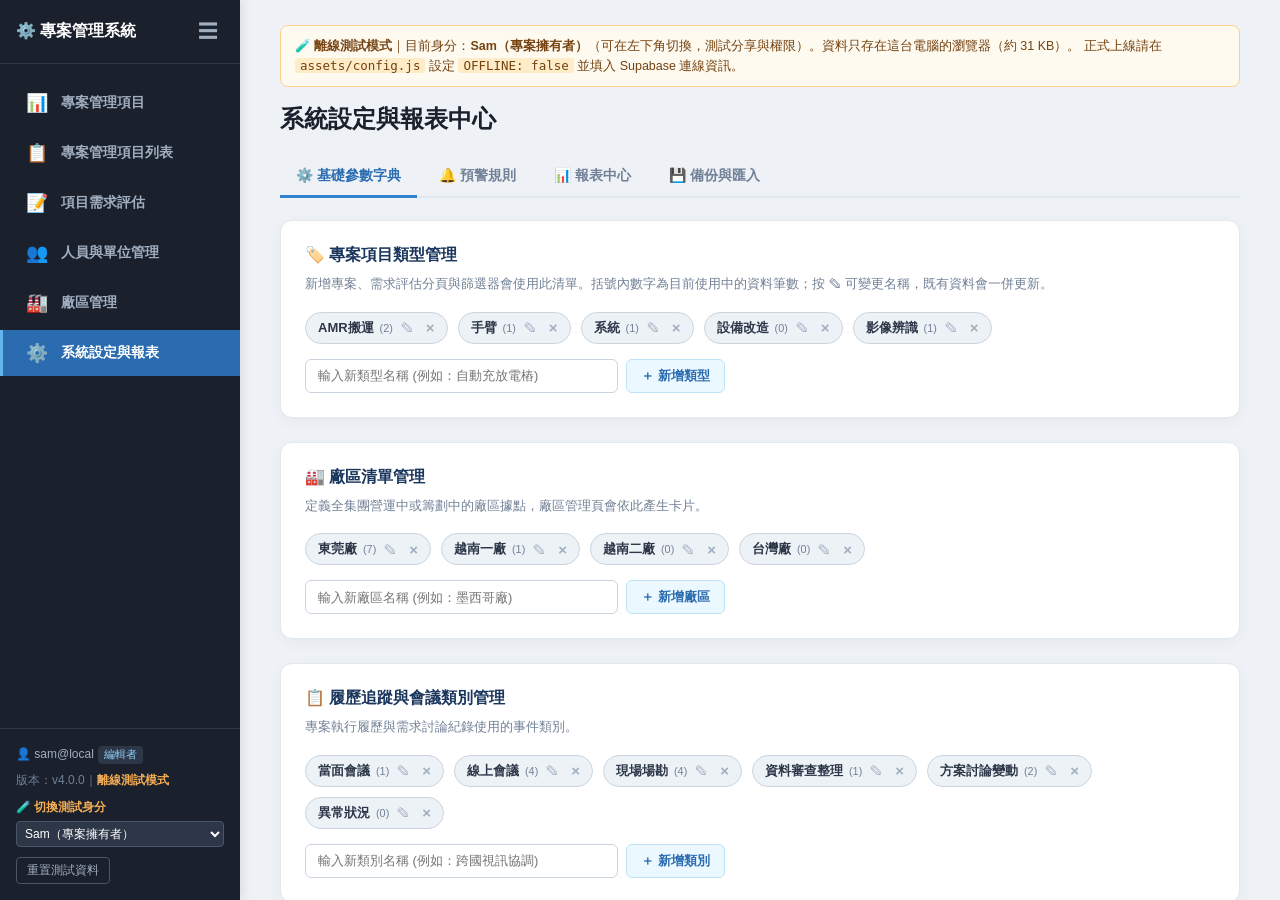
==== settings.html @ 590ba209 "Add files via upload" ====
<!DOCTYPE html>
<html lang="zh-TW">
<head>
    <meta charset="UTF-8">
    <meta name="viewport" content="width=device-width, initial-scale=1">
    <title>系統設定與報表 - 專案管理系統</title>
    <link rel="stylesheet" href="assets/common.css">
    <style>
        .settings-tabs { display: flex; gap: 6px; border-bottom: 2px solid var(--c-border); margin-bottom: 22px; flex-wrap: wrap; }
        .tab-btn { background: transparent; border: none; padding: 10px 16px; font-size: 14px; font-weight: 700; color: var(--c-muted); cursor: pointer; border-bottom: 3px solid transparent; margin-bottom: -2px; font-family: inherit; }
        .tab-btn:hover { color: var(--c-primary-dark); }
        .tab-btn.active { color: var(--c-primary-dark); border-bottom-color: var(--c-primary); }
        .tab-content { display: none; }
        .tab-content.active { display: block; }
        .settings-card { background: #fff; border-radius: 12px; border: 1px solid var(--c-border); box-shadow: 0 4px 15px rgba(0,0,0,.04); padding: 24px; margin-bottom: 24px; }
        .card-title { font-size: 16px; font-weight: 700; color: #1a365d; margin-bottom: 8px; }
        .card-desc { font-size: 13px; color: var(--c-muted); margin-bottom: 18px; line-height: 1.5; }

        .tag-group { display: flex; flex-wrap: wrap; gap: 10px; margin-bottom: 15px; }
        .editable-tag { background: #edf2f7; color: #2d3748; padding: 6px 8px 6px 12px; border-radius: 20px; font-size: 13px; font-weight: 600; display: inline-flex; align-items: center; gap: 6px; border: 1px solid #cbd5e0; }
        .editable-tag small { color: var(--c-muted); font-weight: 500; }
        .btn-remove-tag { cursor: pointer; color: #a0aec0; font-size: 15px; border: none; background: transparent; font-weight: bold; padding: 0 4px; }
        .btn-remove-tag:hover { color: #e53e3e; }
        .btn-rename-tag { cursor: pointer; color: #a0aec0; font-size: 13px; border: none; background: transparent; padding: 0 2px; }
        .btn-rename-tag:hover { color: var(--c-primary); }
        .editable-tag.editing { background: #fff; border-color: var(--c-primary); padding: 3px 6px 3px 8px; box-shadow: 0 0 0 3px #bee3f8; }
        .tag-rename-input { border: none; outline: none; font-size: 13px; font-weight: 600; width: 130px; padding: 3px 2px; font-family: inherit; }
        .btn-tag-ok, .btn-tag-cancel { border: none; border-radius: 50%; width: 22px; height: 22px; cursor: pointer; font-size: 12px; font-weight: 700; }
        .btn-tag-ok { background: #c6f6d5; color: #22543d; }
        .btn-tag-cancel { background: #edf2f7; color: #718096; }
        .tag-input-wrap { display: flex; gap: 8px; max-width: 420px; }
        .tag-input-wrap input { flex-grow: 1; padding: 7px 12px; border: 1px solid #cbd5e0; border-radius: 6px; font-size: 13px; }
        .btn-add-tag { background: #ebf8ff; color: var(--c-primary-dark); border: 1px solid #bee3f8; padding: 7px 14px; border-radius: 6px; font-size: 13px; font-weight: bold; cursor: pointer; white-space: nowrap; }

        .form-row-setting { display: flex; justify-content: space-between; align-items: center; padding: 14px 0; border-bottom: 1px solid #edf2f7; gap: 16px; }
        .form-row-setting:last-child { border-bottom: none; }
        .setting-label { font-size: 14px; font-weight: 700; color: #2d3748; }
        .setting-sub { font-size: 12px; color: var(--c-muted); margin-top: 4px; }
        .input-number-short { width: 80px; padding: 6px 10px; border: 1px solid #cbd5e0; border-radius: 6px; font-size: 13px; text-align: center; }
        .switch { position: relative; display: inline-block; width: 44px; height: 24px; flex-shrink: 0; }
        .switch input { opacity: 0; width: 0; height: 0; }
        .slider { position: absolute; cursor: pointer; inset: 0; background: #cbd5e0; transition: .3s; border-radius: 24px; }
        .slider:before { position: absolute; content: ""; height: 18px; width: 18px; left: 3px; bottom: 3px; background: #fff; transition: .3s; border-radius: 50%; }
        .switch input:checked + .slider { background: var(--c-primary); }
        .switch input:checked + .slider:before { transform: translateX(20px); }

        .export-grid { display: grid; grid-template-columns: repeat(auto-fill, minmax(min(100%, 300px), 1fr)); gap: 16px; }
        .export-box { border: 1px solid var(--c-border); border-radius: 8px; padding: 18px; background: #fafafa; display: flex; flex-direction: column; justify-content: space-between; gap: 12px; }
        .export-title { font-weight: 700; font-size: 14.5px; color: #1a365d; margin-bottom: 4px; }
        .export-desc { font-size: 12.5px; color: var(--c-muted); line-height: 1.5; }
        .storage-bar { height: 10px; background: #edf2f7; border-radius: 5px; overflow: hidden; margin: 8px 0 4px; max-width: 420px; }
        .storage-fill { height: 100%; background: var(--c-primary); }
            .member-table { width: 100%; border-collapse: collapse; font-size: 13.5px; }
        .member-table th { text-align: left; background: #f8fafc; color: var(--c-muted); padding: 10px 12px; border-bottom: 1px solid var(--c-border); }
        .member-table td { padding: 10px 12px; border-bottom: 1px solid #edf2f7; }
        .import-log { background: #1a202c; color: #c6f6d5; font-family: ui-monospace, Menlo, monospace; font-size: 12px; padding: 12px; border-radius: 6px; max-height: 220px; overflow: auto; white-space: pre-wrap; display: none; margin-top: 12px; }
        .info-box { background: #ebf8ff; border: 1px solid #bee3f8; color: #2a4365; padding: 12px 14px; border-radius: 8px; font-size: 13px; line-height: 1.6; }
    </style>
</head>
<body>
    <aside class="sidebar" id="sidebar"></aside>

    <main class="main-wrapper">
        <div class="top-navbar"><div class="nav-title">系統設定與報表中心</div></div>

        <div class="settings-tabs">
            <button class="tab-btn active" data-tab="tab-dicts">⚙️ 基礎參數字典</button>
            <button class="tab-btn" data-tab="tab-rules">🔔 預警規則</button>
            <button class="tab-btn" data-tab="tab-reports">📊 報表中心</button>
            <button class="tab-btn edit-only" data-tab="tab-backup">💾 備份與匯入</button>
            <button class="tab-btn" data-tab="tab-members" id="tabMembersBtn" style="display:none">🔐 成員與權限</button>
        </div>

        <!-- 分頁 1：參數字典 -->
        <div class="tab-content active" id="tab-dicts">
            <div class="settings-card">
                <div class="card-title">🏷️ 專案項目類型管理</div>
                <div class="card-desc">新增專案、需求評估分頁與篩選器會使用此清單。括號內數字為目前使用中的資料筆數；按 ✎ 可變更名稱，既有資料會一併更新。</div>
                <div class="tag-group" id="tags-projTypes"></div>
                <div class="tag-input-wrap edit-only"><input type="text" id="in-projTypes" placeholder="輸入新類型名稱 (例如：自動充放電樁)"><button class="btn-add-tag" data-add="projTypes">＋ 新增類型</button></div>
            </div>
            <div class="settings-card">
                <div class="card-title">🏭 廠區清單管理</div>
                <div class="card-desc">定義全集團營運中或籌劃中的廠區據點，廠區管理頁會依此產生卡片。</div>
                <div class="tag-group" id="tags-factories"></div>
                <div class="tag-input-wrap edit-only"><input type="text" id="in-factories" placeholder="輸入新廠區名稱 (例如：墨西哥廠)"><button class="btn-add-tag" data-add="factories">＋ 新增廠區</button></div>
            </div>
            <div class="settings-card">
                <div class="card-title">📋 履歷追蹤與會議類別管理</div>
                <div class="card-desc">專案執行履歷與需求討論紀錄使用的事件類別。</div>
                <div class="tag-group" id="tags-recordTypes"></div>
                <div class="tag-input-wrap edit-only"><input type="text" id="in-recordTypes" placeholder="輸入新類別名稱 (例如：跨國視訊協調)"><button class="btn-add-tag" data-add="recordTypes">＋ 新增類別</button></div>
            </div>
        </div>

        <!-- 分頁 2：預警規則 -->
        <div class="tab-content" id="tab-rules">
            <div class="settings-card">
                <div class="card-title">⚠️ 甘特圖進度落後預警門檻</div>
                <div class="card-desc">細項實際進度落後於依時間推算的預期進度達指定天數（或已過結束日仍未完成）時，首頁甘特圖色條轉為橘色。此設定全體成員共用。</div>
                <div class="form-row-setting">
                    <div><div class="setting-label">落後天數閥值 (天)</div><div class="setting-sub">預期進度 − 實際進度，換算成天數後超過此值即視為落後</div></div>
                    <div><input type="number" class="input-number-short" id="set-delayDays" min="1" max="60"> 天</div>
                </div>
                <div class="form-row-setting">
                    <div><div class="setting-label">首頁甘特圖進度落後色條高亮</div><div class="setting-sub">關閉後落後項目仍以一般藍色顯示</div></div>
                    <label class="switch"><input type="checkbox" id="set-delayHighlight"><span class="slider"></span></label>
                </div>
            </div>
            <div class="settings-card">
                <div class="card-title">⏱️ 執行履歷追蹤催繳規則</div>
                <div class="form-row-setting">
                    <div><div class="setting-label">履歷未更新預警天數</div><div class="setting-sub">「進行中」專案連續超過此天數無任何紀錄時，於首頁與列表顯示 ⚠ 提醒</div></div>
                    <div><input type="number" class="input-number-short" id="set-staleDays" min="3" max="90"> 天</div>
                </div>
                <div style="text-align:right;margin-top:12px;" class="edit-only"><button class="btn btn-primary" onclick="saveRules()">💾 儲存預警規則</button></div>
            </div>
        </div>

        <!-- 分頁 3：報表 -->
        <div class="tab-content" id="tab-reports">
            <div class="settings-card">
                <div class="card-title">📑 跨專案數據統計與 CSV 報表匯出</div>
                <div class="card-desc">CSV 含 UTF-8 BOM，可直接以 Excel 開啟不會亂碼。若需要更彈性的整理，也可以到 Supabase 後台 → Table Editor 開啟 <code>v_專案總表</code>、<code>v_任務明細</code>、<code>v_履歷紀錄</code>、<code>v_需求評估總表</code> 四個檢視表直接篩選與匯出。</div>
                <div class="export-grid">
                    <div class="export-box"><div><div class="export-title">📊 全廠區專案執行進度總表</div><div class="export-desc">專案名稱、類型、廠區、PM、Owner、起訖工期、大項/細項數、完成％、狀態、最後紀錄日。</div></div>
                        <button class="btn btn-success" onclick="exportProjectsSummaryCSV()">📥 匯出專案進度總表</button></div>
                    <div class="export-box"><div><div class="export-title">🗂️ 全專案任務明細表</div><div class="export-desc">每個大項目底下所有細項的負責人、驗收人、起訖日期、進度與是否落後。</div></div>
                        <button class="btn btn-success" onclick="exportTasksCSV()">📥 匯出任務明細表</button></div>
                    <div class="export-box"><div><div class="export-title">📋 全專案履歷會議紀錄綜合明細表</div><div class="export-desc">所有專案的會議、場勘、審查、方案討論、異常狀況歷程與與會人員。</div></div>
                        <button class="btn btn-success" onclick="exportAllRecordsCSV()">📥 匯出全專案履歷總表</button></div>
                    <div class="export-box"><div><div class="export-title">📝 項目需求評估總清單</div><div class="export-desc">各類別需求痛點描述、預期效益、狀態與歷次討論次數。</div></div>
                        <button class="btn btn-success" onclick="exportRequirementsCSV()">📥 匯出需求評估總表</button></div>
                    <div class="export-box"><div><div class="export-title">👥 全廠區專案人員與廠商名冊</div><div class="export-desc">內部單位與外部廠商窗口之常駐廠區、Email 與負責備註。</div></div>
                        <button class="btn btn-success" onclick="exportUsersCSV()">📥 匯出人員名冊</button></div>
                </div>
            </div>
        </div>

        <!-- 分頁 4：備份與匯入 -->
        <div class="tab-content" id="tab-backup">
            <div class="settings-card">
                <div class="card-title">☁️ 資料儲存位置</div>
                <div class="info-box">所有資料都儲存在 Supabase 雲端資料庫，換電腦、換瀏覽器或清除瀏覽紀錄都不會遺失。Supabase 免費方案不含自動備份，建議每月下載一次 JSON 備份。<br>
                    目前資料量：<b id="dataStats"></b></div>
            </div>
            <div class="settings-card">
                <div class="card-title">💾 下載完整備份 (JSON)</div>
                <div class="card-desc">你目前看得到的專案（含模塊、細項、履歷）、需求評估，以及人員名冊、參數字典與預警規則。照片檔存放在 Storage，備份檔只記錄路徑。</div>
                <button class="btn btn-primary" onclick="backupSystemData()">📦 下載完整資料庫備份檔</button>
            </div>
            <div class="settings-card">
                <div class="card-title">📥 匯入資料</div>
                <div class="card-desc">可匯入：① 本系統 v3 備份檔；② <b>舊版（v2.x 瀏覽器版）「系統設定 → 下載完整資料庫備份檔」產生的 JSON</b>，舊版照片會一併上傳到雲端。<br>
                    匯入的專案與需求會成為<b>你擁有的資料</b>（需要時再分享給其他人）。匯入為「新增／更新」，不會刪除現有資料；同一份 v3 備份重複匯入會覆蓋同一筆，不會重複。</div>
                <div style="display:flex;gap:12px;align-items:center;flex-wrap:wrap;">
                    <input type="file" id="importFileInput" accept=".json,application/json" style="font-size:13px;">
                    <button class="btn btn-primary" style="background:#4a5568;" onclick="importFromFile()">匯入</button>
                    <button class="btn btn-secondary" onclick="importDemo()">匯入示範資料</button>
                </div>
                <div class="import-log" id="importLog"></div>
            </div>
            <div class="settings-card" style="border-color:#feb2b2" id="wipeCard">
                <div class="card-title" style="color:#e53e3e;">⚠️ 刪除我擁有的所有專案與需求評估</div>
                <div class="card-desc">只會刪除<b>你自己建立</b>的專案（含細項、履歷、照片）與需求評估；別人分享給你的資料、人員名冊與參數設定不受影響。此操作無法復原，請先下載備份。</div>
                <button class="btn btn-danger-outline" onclick="wipeAll()">刪除我的全部資料</button>
            </div>
        </div>

        <!-- 分頁 5：成員與權限（僅管理員） -->
        <div class="tab-content" id="tab-members">
            <div class="settings-card">
                <div class="card-title">🔐 系統成員與權限</div>
                <div class="card-desc">只有在此名單內的 Email 登入後才能看到資料。新同事流程：① 在此新增 Email 與權限 → ② 請對方打開網站，在登入頁點「首次使用註冊」並完成 Email 驗證。<br>
                    權限：<b>管理員</b> 可管理成員與清空資料；<b>編輯者</b> 可新增／修改所有資料；<b>唯讀</b> 只能瀏覽與匯出報表。</div>
                <div class="form-grid-2" style="max-width:720px;grid-template-columns:2fr 1.2fr 1.2fr auto;align-items:end;">
                    <div class="form-group" style="margin:0"><label>Email</label><input type="email" id="memEmail" placeholder="name@company.com"></div>
                    <div class="form-group" style="margin:0"><label>顯示名稱</label><input type="text" id="memName" placeholder="選填"></div>
                    <div class="form-group" style="margin:0"><label>權限</label><select id="memRole"><option value="editor">編輯者</option><option value="viewer">唯讀</option><option value="admin">管理員</option></select></div>
                    <button class="btn btn-primary" onclick="addMember()">＋ 新增／更新</button>
                </div>
                <div class="table-scroll" style="margin-top:18px;">
                    <table class="member-table"><thead><tr><th>Email</th><th>顯示名稱</th><th>權限</th><th>加入時間</th><th></th></tr></thead><tbody id="memberBody"></tbody></table>
                </div>
            </div>
        </div>
    </main>

<script src="assets/vendor/supabase.js"></script>
<script src="assets/config.js"></script>
<script src="assets/offline-db.js"></script>
<script src="assets/common.js"></script>
<script>
    const esc = PM.esc;
    const stamp = () => PM.today();

    /* ---------- 分頁 ---------- */
    document.querySelectorAll('.tab-btn').forEach(btn => btn.onclick = () => {
        document.querySelectorAll('.tab-content').forEach(c => c.classList.remove('active'));
        document.querySelectorAll('.tab-btn').forEach(b => b.classList.remove('active'));
        document.getElementById(btn.dataset.tab).classList.add('active');
        btn.classList.add('active');
        if (btn.dataset.tab === 'tab-members') renderMembers();
        if (btn.dataset.tab === 'tab-backup') renderStats();
    });

    /* ---------- 參數字典 ---------- */
    function usageCount(key, val) {
        const projs = PM.getProjects(), reqs = PM.getRequirements();
        if (key === 'projTypes') return projs.filter(p => p.type === val).length + reqs.filter(r => r.type === val).length;
        if (key === 'factories') return projs.filter(p => p.factory === val).length + reqs.filter(r => r.factory === val).length + PM.getUsers().filter(u => u.factory === val).length;
        return projs.reduce((n, p) => n + p.records.filter(r => r.type === val).length, 0) + reqs.reduce((n, r) => n + r.discussions.filter(d => d.type === val).length, 0);
    }

    let editingTag = null;   // { key, idx }

    function renderDictTags() {
        const dicts = PM.getDicts();
        ['projTypes', 'factories', 'recordTypes'].forEach(key => {
            document.getElementById('tags-' + key).innerHTML = dicts[key].map((v, i) => {
                if (editingTag && editingTag.key === key && editingTag.idx === i) {
                    return `<span class="editable-tag editing">
                        <input type="text" class="tag-rename-input" value="${esc(v)}" data-key="${key}" data-idx="${i}" maxlength="40">
                        <button class="btn-tag-ok" title="儲存 (Enter)" data-act="ok">✔</button>
                        <button class="btn-tag-cancel" title="取消 (Esc)" data-act="cancel">✕</button></span>`;
                }
                return `<span class="editable-tag">${esc(v)} <small>(${usageCount(key, v)})</small>
                    <button class="btn-rename-tag edit-only" title="變更名稱" data-key="${key}" data-idx="${i}">✎</button>
                    <button class="btn-remove-tag edit-only" title="移除" data-key="${key}" data-idx="${i}">×</button></span>`;
            }).join('');
        });
        document.querySelectorAll('.btn-remove-tag').forEach(b => b.onclick = () => removeTag(b.dataset.key, Number(b.dataset.idx)));
        document.querySelectorAll('.btn-rename-tag').forEach(b => b.onclick = () => { editingTag = { key: b.dataset.key, idx: Number(b.dataset.idx) }; renderDictTags(); });
        const input = document.querySelector('.tag-rename-input');
        if (input) {
            input.focus(); input.select();
            input.onkeydown = e => {
                if (e.key === 'Enter') { e.preventDefault(); renameTag(); }
                if (e.key === 'Escape') { e.stopPropagation(); editingTag = null; renderDictTags(); }
            };
            input.parentElement.querySelector('[data-act=ok]').onclick = renameTag;
            input.parentElement.querySelector('[data-act=cancel]').onclick = () => { editingTag = null; renderDictTags(); };
        }
    }

    // 變更名稱：字典與所有使用中的資料（專案、需求、人員、紀錄）一起更新
    async function renameTag() {
        const input = document.querySelector('.tag-rename-input');
        if (!input) return;
        const key = input.dataset.key, idx = Number(input.dataset.idx);
        const oldV = PM.getDicts()[key][idx], newV = input.value.trim();
        if (!newV) { alert('名稱不可空白'); input.focus(); return; }
        if (newV === oldV) { editingTag = null; renderDictTags(); return; }
        if (PM.getDicts()[key].includes(newV)) { alert(`「${newV}」已存在，請使用其他名稱`); input.focus(); return; }
        const n = usageCount(key, oldV);
        if (n && !confirm(`將「${oldV}」改名為「${newV}」？\n目前有 ${n} 筆資料使用「${oldV}」，會一併改為新名稱。`)) return;
        editingTag = null;
        await PM.act(() => PM.api.renameDictValue(key, oldV, newV), `已改名為「${newV}」` + (n ? `，並更新 ${n} 筆資料` : ''));
        renderDictTags();
    }

    async function addTag(key) {
        const input = document.getElementById('in-' + key);
        const val = input.value.trim();
        if (!val) return;
        const dicts = PM.getDicts();
        if (dicts[key].includes(val)) { PM.toast('此項目已存在', true); return; }
        dicts[key].push(val);
        if (await PM.act(() => PM.api.saveDicts(dicts), `已新增「${val}」`)) input.value = '';
        renderDictTags();
    }
    document.querySelectorAll('[data-add]').forEach(b => b.onclick = () => addTag(b.dataset.add));
    ['projTypes', 'factories', 'recordTypes'].forEach(k => document.getElementById('in-' + k).addEventListener('keydown', e => { if (e.key === 'Enter') addTag(k); }));

    async function removeTag(key, idx) {
        const dicts = PM.getDicts();
        const val = dicts[key][idx];
        if (dicts[key].length <= 1) { alert('至少需保留一個選項！'); return; }
        const n = usageCount(key, val);
        if (!confirm(n ? `「${val}」目前仍有 ${n} 筆資料使用中。\n移除後既有資料會保留原值，但新增時將無法再選擇。確定移除？` : `確定移除「${val}」？`)) return;
        dicts[key].splice(idx, 1);
        await PM.act(() => PM.api.saveDicts(dicts), '已移除');
        renderDictTags();
    }

    /* ---------- 預警規則 ---------- */
    function renderRules() {
        const s = PM.getSettings();
        document.getElementById('set-delayDays').value = s.delayDays;
        document.getElementById('set-staleDays').value = s.staleDays;
        document.getElementById('set-delayHighlight').checked = !!s.delayHighlight;
        document.querySelectorAll('#tab-rules input').forEach(i => i.disabled = !PM.canEdit);
    }
    async function saveRules() {
        const delayDays = parseInt(document.getElementById('set-delayDays').value, 10);
        const staleDays = parseInt(document.getElementById('set-staleDays').value, 10);
        if (!(delayDays >= 1 && delayDays <= 60)) { alert('落後天數閥值須介於 1～60 天'); return; }
        if (!(staleDays >= 3 && staleDays <= 90)) { alert('履歷未更新預警天數須介於 3～90 天'); return; }
        await PM.act(() => PM.api.saveSettings(Object.assign(PM.getSettings(), { delayDays, staleDays,
            delayHighlight: document.getElementById('set-delayHighlight').checked })), '預警規則已儲存');
    }
    document.getElementById('set-delayHighlight').addEventListener('change', saveRules);

    /* ---------- 報表匯出 ---------- */
    function exportProjectsSummaryCSV() {
        const projs = PM.getProjects();
        if (!projs.length) { alert('目前無專案資料！'); return; }
        PM.downloadCSV(['專案名稱', '項目類型', '所屬廠區', '專案負責人(PM)', '專案Owner', '起始日期', '結束日期', '進度(%)', '當前狀態', '大項目數', '細項任務數', '最後紀錄日'],
            projs.map(p => [p.name, p.type, p.factory, p.pm, p.owner, p.start, p.end, p.progress, p.status,
                p.modules.length, p.modules.reduce((n, m) => n + m.subtasks.length, 0), PM.lastRecordDate(p) || '']),
            `專案進度總表_${stamp()}.csv`);
    }
    function exportTasksCSV() {
        const settings = PM.getSettings();
        const rows = [];
        PM.getProjects().forEach(p => p.modules.forEach(m => m.subtasks.forEach(s =>
            rows.push([p.name, p.factory, p.status, m.name, m.owner, s.name, s.pm, s.owner, s.start, s.end, s.progress, PM.isDelayed(s, settings) ? '落後' : '']))));
        if (!rows.length) { alert('目前尚無任務細項資料！'); return; }
        PM.downloadCSV(['專案名稱', '廠區', '專案狀態', '大項目', '大項目Owner', '細項任務', '負責人', '驗收人', '開始', '結束', '進度(%)', '落後註記'], rows, `全專案任務明細表_${stamp()}.csv`);
    }
    function exportAllRecordsCSV() {
        const rows = [];
        PM.getProjects().forEach(p => p.records.slice().reverse().forEach(r =>
            rows.push([p.name, r.date, r.type, r.targetModule, r.internalAttendees, r.externalAttendees, r.detail])));
        if (!rows.length) { alert('目前各專案尚無履歷紀錄！'); return; }
        PM.downloadCSV(['專案名稱', '日期', '類別', '針對模塊', '內部與會人員', '外部廠商與會人員', '決議與說明事項'], rows, `全專案執行履歷總表_${stamp()}.csv`);
    }
    function exportRequirementsCSV() {
        const reqs = PM.getRequirements();
        if (!reqs.length) { alert('目前無需求評估資料！'); return; }
        PM.downloadCSV(['案件名稱', '工程類型', '所屬廠區', '使用單位', '提出人員', '提出日期', '階段狀態', '現況痛點描述', '預期目標效益', '討論次數', '最近討論日'],
            reqs.map(r => [r.title, r.type, r.factory, r.dept, r.user, r.createdDate, r.status, r.desc, r.target, r.discussions.length,
                (r.discussions[0] || {}).date || '']),
            `項目需求評估總表_${stamp()}.csv`);
    }
    function exportUsersCSV() {
        const users = PM.getUsers();
        if (!users.length) { alert('目前無人員名冊資料！'); return; }
        PM.downloadCSV(['身份類別', '單位/廠商名稱', '姓名', '電子郵件', '常駐廠區', '備註說明'],
            users.map(u => [u.category, u.dept, u.name, u.email, u.factory, u.note]), `專案人員與廠商名冊_${stamp()}.csv`);
    }

    /* ---------- 備份 / 匯入 ---------- */
    function renderStats() {
        const p = PM.getProjects(), r = PM.getRequirements();
        document.getElementById('dataStats').textContent =
            `專案 ${p.length} 個、細項 ${p.reduce((n, x) => n + x.modules.reduce((a, m) => a + m.subtasks.length, 0), 0)} 項、履歷 ${p.reduce((n, x) => n + x.records.length, 0)} 筆、需求案件 ${r.length} 件、人員 ${PM.getUsers().length} 位`;
    }
    function backupSystemData() {
        PM.downloadBlob(new Blob([JSON.stringify(PM.exportData(), null, 2)], { type: 'application/json' }), `專案管理系統備份_${stamp()}.json`);
    }

    async function runImport(data, label) {
        const logEl = document.getElementById('importLog');
        logEl.style.display = 'block';
        logEl.textContent = `▶ 開始匯入：${label}\n`;
        const log = line => { logEl.textContent += '  ' + line + '\n'; logEl.scrollTop = logEl.scrollHeight; };
        const stat = await PM.act(() => PM.importData(data, log));
        if (stat) {
            logEl.textContent += `✔ 完成：專案 ${stat.projects}、履歷 ${stat.records}、需求 ${stat.reqs}、討論 ${stat.discussions}、人員 ${stat.people}、照片 ${stat.images}` +
                (stat.skipped ? `（${stat.skipped} 位人員因 Email 已存在而略過）` : '') + '\n';
            PM.toast('匯入完成');
        } else logEl.textContent += '✘ 匯入中斷，已完成的部分會保留。請檢查錯誤訊息後重試。\n';
        renderDictTags(); renderRules(); renderStats();
    }

    function importFromFile() {
        const file = document.getElementById('importFileInput').files[0];
        if (!file) { alert('請先選擇 JSON 檔案！'); return; }
        const reader = new FileReader();
        reader.onload = async e => {
            let data;
            try { data = JSON.parse(e.target.result); } catch (err) { alert('檔案不是有效的 JSON！'); return; }
            const keys = ['pm_projects_list', 'pm_requirements_list', 'pm_users_list', 'pm_system_dicts'];
            if (!keys.some(k => data[k])) { alert('此檔案不是本系統的備份檔！'); return; }
            const n = (data.pm_projects_list || []).length, m = (data.pm_requirements_list || []).length, u = (data.pm_users_list || []).length;
            if (!confirm(`即將匯入：專案 ${n} 個、需求 ${m} 件、人員 ${u} 位。\n（備份日期：${data.exportDate || '未知'}）確定？`)) return;
            await runImport(data, file.name);
        };
        reader.readAsText(file);
    }

    async function importDemo() {
        if (PM.getProjects().some(p => p.name === PM.DEMO_DATA.pm_projects_list[0].name) &&
            !confirm('資料庫中似乎已有示範專案，再匯入會產生重複資料。仍要繼續？')) return;
        if (!confirm('匯入 1 個示範專案、4 件需求評估與 5 位人員？')) return;
        await runImport(PM.clone(PM.DEMO_DATA), '示範資料');
    }

    async function wipeAll() {
        if (!PM.canEdit) return;
        const mineP = PM.getProjects().filter(p => p.isMine), mineR = PM.getRequirements().filter(r => r.isMine);
        if (!mineP.length && !mineR.length) { alert('你目前沒有自己擁有的專案或需求評估。'); return; }
        const word = prompt(`將刪除你擁有的 ${mineP.length} 個專案與 ${mineR.length} 件需求評估（含所有追蹤紀錄與照片），無法復原。\n請輸入「確認清空」以繼續：`);
        if (word !== '確認清空') return;
        await PM.act(async () => {
            const sb = PM.sb;
            const files = mineP.flatMap(p => [p.imgBefore, p.imgAfter]).filter(x => x && !/^(https?:|data:)/.test(x));
            for (const t of ['requirements', 'projects']) {
                const { error } = await sb.from(t).delete().eq('owner_id', PM.user.id);
                if (error) throw error;
            }
            if (files.length) await sb.storage.from(window.PM_CONFIG.IMAGE_BUCKET || 'project-images').remove(files);
        }, '已刪除你擁有的專案與需求評估');
        renderDictTags(); renderStats();
    }

    /* ---------- 成員管理 ---------- */
    async function renderMembers() {
        const body = document.getElementById('memberBody');
        body.innerHTML = '<tr><td colspan="5" class="muted">載入中…</td></tr>';
        try {
            const list = await PM.api.listMembers();
            body.innerHTML = list.map(m => `<tr>
                <td>${esc(m.email)}${m.email === PM.user.email.toLowerCase() ? ' <span class="muted">(你)</span>' : ''}</td>
                <td>${esc(m.display_name || '-')}</td>
                <td><select class="filter-select" data-email="${esc(m.email)}" ${m.email === PM.user.email.toLowerCase() ? 'disabled' : ''}>
                    ${['admin', 'editor', 'viewer'].map(r => `<option value="${r}" ${r === m.role ? 'selected' : ''}>${PM.ROLE_NAMES[r]}</option>`).join('')}</select></td>
                <td class="muted">${esc((m.created_at || '').slice(0, 10))}</td>
                <td>${m.email === PM.user.email.toLowerCase() ? '' : `<button class="btn-action del" data-del="${esc(m.email)}">移除</button>`}</td>
            </tr>`).join('');
            body.querySelectorAll('select[data-email]').forEach(s => s.onchange = async () => {
                const m = list.find(x => x.email === s.dataset.email);
                await PM.act(() => PM.api.saveMember(Object.assign({}, m, { role: s.value })), '權限已更新');
                renderMembers();
            });
            body.querySelectorAll('[data-del]').forEach(b => b.onclick = async () => {
                if (!confirm(`確定移除成員 ${b.dataset.del}？對方將無法再看到任何資料。`)) return;
                await PM.act(() => PM.api.deleteMember(b.dataset.del), '已移除');
                renderMembers();
            });
        } catch (e) { body.innerHTML = `<tr><td colspan="5" class="warn-text">${esc(PM.errMsg(e))}</td></tr>`; }
    }
    async function addMember() {
        const email = document.getElementById('memEmail').value.trim().toLowerCase();
        if (!/^[^\s@]+@[^\s@]+\.[^\s@]+$/.test(email)) { alert('請輸入正確的 Email'); return; }
        const ok = await PM.act(() => PM.api.saveMember({ email, role: document.getElementById('memRole').value, display_name: document.getElementById('memName').value.trim() }), '成員已儲存');
        if (ok) { document.getElementById('memEmail').value = ''; document.getElementById('memName').value = ''; renderMembers(); }
    }

    PM.boot('settings', () => {
        if (PM.isAdmin) {
            document.getElementById('tabMembersBtn').style.display = '';
        }
        renderDictTags();
        renderRules();
        renderStats();
    });
</script>
</body>
</html>
---- assets/common.css ----
/* =========================================================
   專案管理系統 - 共用樣式 (所有頁面共用)
   ========================================================= */
:root {
    --sidebar-width: 240px;
    --sidebar-collapsed-width: 68px;
    --c-bg: #eef2f6;
    --c-text: #2d3748;
    --c-muted: #718096;
    --c-border: #e2e8f0;
    --c-primary: #3182ce;
    --c-primary-dark: #2b6cb0;
}
* { box-sizing: border-box; }
body { font-family: -apple-system, BlinkMacSystemFont, "Segoe UI", Roboto, "Noto Sans TC", "Microsoft JhengHei", Helvetica, Arial, sans-serif; background: var(--c-bg); margin: 0; padding: 0; color: var(--c-text); display: flex; height: 100vh; overflow: hidden; }

/* ================= 側邊欄 ================= */
.sidebar { width: var(--sidebar-width); background: #1a202c; color: #e2e8f0; display: flex; flex-direction: column; transition: width .3s cubic-bezier(.4,0,.2,1); position: relative; flex-shrink: 0; z-index: 100; box-shadow: 2px 0 10px rgba(0,0,0,.1); }
.sidebar.collapsed { width: var(--sidebar-collapsed-width); }
.sidebar-header { height: 64px; display: flex; align-items: center; justify-content: space-between; padding: 0 16px; border-bottom: 1px solid #2d3748; }
.brand-title { font-size: 16px; font-weight: 700; color: #fff; white-space: nowrap; overflow: hidden; display: flex; align-items: center; gap: 10px; }
.sidebar.collapsed .brand-title { display: none; }
.sidebar.collapsed .sidebar-header { justify-content: center; padding: 0; }
.btn-toggle-sidebar { background: transparent; border: none; color: #a0aec0; font-size: 20px; cursor: pointer; padding: 6px; border-radius: 6px; display: flex; align-items: center; justify-content: center; }
.btn-toggle-sidebar:hover { color: #fff; background: #2d3748; }
.sidebar-menu { list-style: none; margin: 16px 0; padding: 0; display: flex; flex-direction: column; gap: 4px; flex-grow: 1; }
.menu-item { display: flex; align-items: center; padding: 12px 20px; color: #a0aec0; text-decoration: none; font-size: 13.5px; font-weight: 600; border-left: 3px solid transparent; transition: all .2s; white-space: nowrap; overflow: hidden; }
.menu-item:hover { color: #fff; background: #2d3748; }
.menu-item.active { color: #fff; background: var(--c-primary-dark); border-left-color: #63b3ed; }
.menu-icon { font-size: 18px; min-width: 28px; display: flex; align-items: center; justify-content: center; }
.menu-text { margin-left: 10px; }
.sidebar.collapsed .menu-text { display: none; }
.sidebar-footer { padding: 16px; border-top: 1px solid #2d3748; font-size: 12px; color: var(--c-muted); white-space: nowrap; overflow: hidden; line-height: 1.6; }
.sidebar.collapsed .sidebar-footer { display: none; }

/* ================= 主內容區 ================= */
.main-wrapper { flex-grow: 1; height: 100vh; overflow-y: auto; padding: 25px 40px; min-width: 0; }
.page-container { max-width: 1280px; margin: 0 auto; }
.top-navbar { display: flex; justify-content: space-between; align-items: center; margin-bottom: 22px; gap: 12px; flex-wrap: wrap; }
.nav-title { font-size: 24px; font-weight: 700; color: #1a202c; }
.toolbar-inline { display: flex; gap: 8px; align-items: center; flex-wrap: wrap; }

.card { background: #fff; border-radius: 12px; border: 1px solid var(--c-border); box-shadow: 0 4px 15px rgba(0,0,0,.04); overflow: hidden; }
.toolbar { padding: 14px 20px; display: flex; justify-content: space-between; align-items: center; border-bottom: 1px solid #edf2f7; background: #fafafa; gap: 10px; flex-wrap: wrap; }
.search-box { width: 300px; max-width: 100%; padding: 8px 12px; border: 1px solid #cbd5e0; border-radius: 6px; font-size: 13px; }
.filter-select { padding: 7px 10px; border: 1px solid #cbd5e0; border-radius: 6px; font-size: 13px; background: #fff; }
.table-scroll { overflow-x: auto; }

/* ================= 按鈕 ================= */
.btn { border: none; padding: 9px 18px; border-radius: 6px; font-size: 13.5px; font-weight: 600; cursor: pointer; text-decoration: none; display: inline-flex; align-items: center; justify-content: center; gap: 6px; transition: background .15s; font-family: inherit; white-space: nowrap; }
.btn-primary { background: var(--c-primary); color: #fff; }
.btn-primary:hover { background: var(--c-primary-dark); }
.btn-secondary { background: #edf2f7; color: #4a5568; }
.btn-secondary:hover { background: #e2e8f0; }
.btn-success { background: #2f855a; color: #fff; }
.btn-success:hover { background: #276749; }
.btn-danger-outline { background: transparent; border: 1px solid #feb2b2; color: #e53e3e; }
.btn-danger-outline:hover { background: #fff5f5; border-color: #e53e3e; }
.btn-action { background: #fff; border: 1px solid #cbd5e0; padding: 5px 9px; border-radius: 4px; font-size: 12px; font-weight: 600; cursor: pointer; color: #4a5568; margin: 2px 4px 2px 0; text-decoration: none; display: inline-block; font-family: inherit; white-space: nowrap; }
.btn-action:hover { background: #edf2f7; }
.btn-action.btn-complete { color: #22543d; border-color: #86efac; background: #f0fdf4; }
.btn-action.btn-blue { color: var(--c-primary-dark); border-color: #bee3f8; background: #ebf8ff; }
.btn-action.del:hover, .btn-action.btn-del:hover { background: #fff5f5; color: #e53e3e; border-color: #feb2b2; }
.btn-icon-del { color: #e53e3e; background: none; border: none; cursor: pointer; font-size: 16px; font-weight: bold; padding: 2px 6px; border-radius: 4px; }
.btn-icon-del:hover { background: #fff5f5; }

/* ================= 標籤 / 狀態徽章 ================= */
.badge { display: inline-block; padding: 2px 8px; border-radius: 4px; font-size: 11px; font-weight: 700; white-space: nowrap; }
.st-ing  { background: #bee3f8; color: #2a4365; }
.st-plan { background: #feebc8; color: #744210; }
.st-done { background: #c6f6d5; color: #22543d; }
.st-stop { background: #e2e8f0; color: #4a5568; }
.st-req  { background: #e9d8fd; color: #553c9e; }
.proj-type-tag { display: inline-block; padding: 2px 7px; border-radius: 4px; font-size: 11px; font-weight: 700; background: #e2e8f0; color: #4a5568; margin-right: 4px; }
.type-amr { background: #ebf8ff; color: #2b6cb0; }
.type-arm { background: #fefcbf; color: #744210; }
.type-sys { background: #e9d8fd; color: #553c9e; }
.type-mod { background: #feebc8; color: #9c4221; }
.type-ai  { background: #fed7e2; color: #97266d; }
.type-other { background: #e2e8f0; color: #4a5568; }
.badge-factory { background: #edf2f7; color: #4a5568; padding: 2px 6px; border-radius: 4px; font-size: 11px; font-weight: 700; }

/* 紀錄類別標籤 */
.rec-tag { font-size: 11px; padding: 2px 7px; border-radius: 4px; font-weight: 600; white-space: nowrap; display: inline-block; }
.rec-meeting { background: #e9d8fd; color: #553c9e; }
.rec-site { background: #bee3f8; color: #2a4365; }
.rec-review { background: #c6f6d5; color: #22543d; }
.rec-change { background: #feebc8; color: #744210; }
.rec-issue { background: #fed7d7; color: #9b2c2c; }
.rec-other { background: #e2e8f0; color: #4a5568; }

/* 進度條 */
.progress-track { height: 8px; background: #edf2f7; border-radius: 4px; overflow: hidden; margin-top: 4px; }
.progress-fill { height: 100%; background: var(--c-primary); border-radius: 4px; }
.progress-fill.done { background: #38a169; }

/* ================= 表單 ================= */
.form-group { display: flex; flex-direction: column; gap: 5px; margin-bottom: 12px; min-width: 0; }
.form-group label { font-size: 12.5px; font-weight: 700; color: #4a5568; }
.form-group input, .form-group select, .form-group textarea { padding: 8px 10px; border: 1px solid #cbd5e0; border-radius: 6px; font-size: 13px; font-family: inherit; background: #fff; width: 100%; }
.form-group textarea { resize: vertical; }
.form-grid-2 { display: grid; grid-template-columns: 1fr 1fr; gap: 12px; }
.req { color: #e53e3e; }
input:focus, select:focus, textarea:focus { outline: 2px solid #90cdf4; outline-offset: 0; border-color: var(--c-primary); }

/* ================= Modal ================= */
.modal-overlay { display: none; position: fixed; inset: 0; background: rgba(0,0,0,.45); z-index: 2000; align-items: center; justify-content: center; padding: 16px; }
.modal-overlay.open { display: flex; }
.modal-box { background: #fff; border-radius: 10px; width: 520px; max-width: 100%; max-height: 92vh; overflow-y: auto; padding: 24px; box-shadow: 0 10px 25px rgba(0,0,0,.15); }
.modal-title { font-size: 16px; font-weight: 700; margin-bottom: 16px; color: #1a202c; }
.modal-actions { display: flex; justify-content: flex-end; gap: 10px; margin-top: 18px; }

/* ================= 其他 ================= */
.empty { text-align: center; padding: 40px 20px; color: #a0aec0; font-size: 13px; }
.muted { color: var(--c-muted); font-size: 12px; }
.mono { font-family: ui-monospace, SFMono-Regular, Menlo, Consolas, monospace; }
.warn-text { color: #c05621; font-size: 11.5px; font-weight: 700; }
.toast { position: fixed; right: 24px; bottom: 24px; background: #1a202c; color: #fff; padding: 10px 18px; border-radius: 8px; font-size: 13px; font-weight: 600; box-shadow: 0 6px 20px rgba(0,0,0,.25); z-index: 3000; opacity: 0; transform: translateY(10px); transition: all .25s; pointer-events: none; }
.toast.show { opacity: 1; transform: translateY(0); }
.toast.error { background: #c53030; }

/* ================= 響應式 ================= */
@media (max-width: 900px) {
    .main-wrapper { padding: 18px 16px; }
    .form-grid-2 { grid-template-columns: 1fr; }
    .nav-title { font-size: 20px; }
}

/* ================= v3：雲端版新增 ================= */
.pm-overlay { position: fixed; inset: 0; background: rgba(238,242,246,.92); z-index: 5000; display: flex; flex-direction: column; align-items: center; justify-content: center; gap: 14px; font-size: 14px; color: #4a5568; text-align: center; padding: 20px; }
.pm-overlay.busy { background: rgba(255,255,255,.35); cursor: progress; }
.pm-overlay.busy .pm-overlay-text { display: none; }
.spinner { width: 34px; height: 34px; border: 4px solid #cbd5e0; border-top-color: var(--c-primary); border-radius: 50%; animation: spin .8s linear infinite; }
@keyframes spin { to { transform: rotate(360deg); } }
.pm-overlay .err-box { background: #fff; border: 1px solid #feb2b2; border-radius: 10px; padding: 24px; max-width: 560px; text-align: left; line-height: 1.7; color: #2d3748; }
.pm-overlay .err-box h3 { margin: 0 0 8px; color: #c53030; }
.pm-overlay code { background: #edf2f7; padding: 1px 6px; border-radius: 4px; font-size: 12.5px; }
.sidebar-user { font-size: 12px; color: #a0aec0; margin-bottom: 6px; overflow: hidden; text-overflow: ellipsis; }
.sidebar-user .role { display: inline-block; background: #2d3748; color: #90cdf4; padding: 0 6px; border-radius: 4px; font-size: 11px; margin-left: 4px; }
.btn-logout { background: transparent; border: 1px solid #4a5568; color: #a0aec0; font-size: 12px; padding: 4px 10px; border-radius: 4px; cursor: pointer; margin-top: 6px; }
.btn-logout:hover { color: #fff; border-color: #a0aec0; }
/* 唯讀成員：隱藏所有編輯操作 */
body.readonly .edit-only { display: none !important; }
/* 離線測試模式提示 */
.offline-banner { background: #fffaf0; border: 1px solid #fbd38d; color: #744210; border-radius: 8px; padding: 10px 14px; font-size: 12.5px; line-height: 1.6; margin-bottom: 16px; }
.offline-banner code { background: #feebc8; padding: 0 5px; border-radius: 3px; }

/* ================= 多選下拉（與會人員） ================= */
.ms { position: relative; }
.ms-box { min-height: 38px; border: 1px solid #cbd5e0; border-radius: 6px; padding: 4px 28px 4px 6px; background: #fff; cursor: pointer; position: relative; display: flex; align-items: center; }
.ms-box:focus, .ms.open .ms-box { outline: 2px solid #90cdf4; border-color: var(--c-primary); }
.ms-chips { display: flex; flex-wrap: wrap; gap: 4px; flex: 1; min-width: 0; }
.ms-chip { display: inline-flex; align-items: center; gap: 2px; background: #ebf8ff; color: var(--c-primary-dark); border: 1px solid #bee3f8; border-radius: 12px; padding: 2px 4px 2px 9px; font-size: 12px; font-weight: 600; max-width: 100%; }
.ms-chip-x { background: none; border: none; color: #63b3ed; cursor: pointer; font-size: 14px; line-height: 1; padding: 0 4px; border-radius: 50%; }
.ms-chip-x:hover { color: #e53e3e; background: #fff5f5; }
.ms-placeholder { color: #a0aec0; font-size: 13px; padding: 4px; }
.ms-caret { position: absolute; right: 10px; top: 50%; transform: translateY(-50%); color: #a0aec0; font-size: 11px; transition: transform .15s; }
.ms.open .ms-caret { transform: translateY(-50%) rotate(180deg); }
.ms-panel { display: none; border: 1px solid #cbd5e0; border-top: none; border-radius: 0 0 6px 6px; background: #fff; box-shadow: 0 6px 14px rgba(0,0,0,.08); }
.ms.open .ms-panel { display: block; }
.ms.open .ms-box { border-radius: 6px 6px 0 0; }
.ms-search { width: 100%; border: none !important; border-bottom: 1px solid #edf2f7 !important; padding: 8px 10px !important; font-size: 12.5px; outline: none !important; border-radius: 0 !important; }
.ms-list { max-height: 210px; overflow-y: auto; padding: 4px 0; }
.ms-group { font-size: 11px; font-weight: 700; color: #a0aec0; padding: 6px 12px 2px; }
.ms-opt { display: flex !important; align-items: center; gap: 8px; padding: 6px 12px; cursor: pointer; font-size: 13px !important; font-weight: 500 !important; color: #2d3748 !important; }
.ms-opt:hover { background: #f7fafc; }
.ms-opt input { width: 15px !important; height: 15px; flex-shrink: 0; padding: 0 !important; }
.ms-opt small { color: #a0aec0; font-size: 11px; margin-left: auto; }
.ms-add { display: block; width: calc(100% - 16px); margin: 4px 8px 6px; background: #f0fff4; border: 1px dashed #9ae6b4; color: #22543d; border-radius: 5px; padding: 6px; font-size: 12.5px; font-weight: 600; cursor: pointer; text-align: left; font-family: inherit; }
.ms-empty { padding: 10px 12px; font-size: 12px; color: #a0aec0; }

/* ================= CSV 問卷表格匯入 ================= */
.nav-actions { display: flex; gap: 8px; align-items: center; flex-wrap: wrap; }
.btn-outline { background: #fff; color: #4a5568; border: 1px solid #cbd5e0; }
.btn-outline:hover { background: #f7fafc; border-color: #a0aec0; }
.btn-outline.green { color: #276749; border-color: #9ae6b4; background: #f0fff4; }
.btn-outline.green:hover { background: #c6f6d5; }
.csv-box { width: 860px; }
.csv-steps { background: #f8fafc; border: 1px solid var(--c-border); border-radius: 8px; padding: 12px 14px; font-size: 13px; line-height: 1.9; color: #4a5568; margin-bottom: 14px; }
.csv-drop { display: flex; flex-direction: column; align-items: center; gap: 6px; border: 2px dashed #90cdf4; background: #f7fbff; border-radius: 10px; padding: 26px 16px; cursor: pointer; text-align: center; font-size: 13.5px; color: #2d3748; transition: all .15s; }
.csv-drop:hover, .csv-drop.over { background: #ebf8ff; border-color: var(--c-primary); }
.csv-drop-icon { font-size: 30px; }
.csv-cols { margin-top: 12px; font-size: 12px; color: #4a5568; display: flex; flex-wrap: wrap; gap: 5px; align-items: center; }
.csv-col { background: #edf2f7; border-radius: 4px; padding: 2px 7px; }
.csv-col.req { background: #ebf8ff; color: var(--c-primary-dark); font-weight: 700; }
.csv-error { background: #fff5f5; border: 1px solid #feb2b2; color: #c53030; border-radius: 6px; padding: 10px 12px; font-size: 13px; margin-bottom: 12px; line-height: 1.6; }
.csv-summary { display: flex; gap: 8px; align-items: center; flex-wrap: wrap; font-size: 13px; margin-bottom: 10px; }
.csv-pill { padding: 3px 10px; border-radius: 12px; font-size: 12px; font-weight: 700; }
.csv-pill.ok { background: #c6f6d5; color: #22543d; }
.csv-pill.warn { background: #feebc8; color: #744210; }
.csv-pill.err { background: #fed7d7; color: #9b2c2c; }
.csv-opt { display: flex; align-items: center; gap: 8px; font-size: 12.5px; background: #fffaf0; border: 1px solid #fbd38d; border-radius: 6px; padding: 8px 12px; margin-bottom: 10px; cursor: pointer; }
.csv-table-wrap { max-height: 46vh; overflow: auto; border: 1px solid var(--c-border); border-radius: 8px; }
.csv-table { width: 100%; border-collapse: collapse; font-size: 12.5px; }
.csv-table th { position: sticky; top: 0; background: #edf2f7; text-align: left; padding: 8px 10px; z-index: 1; }
.csv-table td { padding: 8px 10px; border-bottom: 1px solid #edf2f7; vertical-align: top; }
.csv-table tr.row-err td { background: #fffafa; }
.csv-table tr.row-err .csv-item-title { color: #a0aec0; }
.csv-item-title { font-weight: 700; color: #1a365d; }
.csv-msg { font-size: 12px; line-height: 1.6; }
.csv-msg.ok { color: #2f855a; }
.csv-msg.warn { color: #c05621; }
.csv-msg.err { color: #c53030; }

/* ================= v4：個人專案＋分享 ================= */
.own-badge { display: inline-block; font-size: 11px; font-weight: 700; padding: 2px 8px; border-radius: 10px; white-space: nowrap; vertical-align: 1px; }
.own-badge.mine { background: #e6fffa; color: #234e52; border: 1px solid #81e6d9; }
.own-badge.shared { background: #faf5ff; color: #553c9e; border: 1px solid #d6bcfa; }
.own-badge.admin { background: #fffaf0; color: #7b341e; border: 1px solid #fbd38d; }
.author-tag { font-size: 11px; color: #718096; white-space: nowrap; }
.entry-actions { display: inline-flex; gap: 2px; margin-left: 4px; }
.btn-mini { background: none; border: none; color: #a0aec0; cursor: pointer; font-size: 12px; padding: 1px 5px; border-radius: 4px; }
.btn-mini:hover { background: #ebf8ff; color: var(--c-primary); }
.btn-mini.del:hover { background: #fff5f5; color: #e53e3e; }
.share-note { background: #faf5ff; border: 1px solid #e9d8fd; color: #44337a; border-radius: 8px; padding: 10px 12px; font-size: 12.5px; line-height: 1.7; margin-bottom: 14px; }
.share-add { display: flex; gap: 8px; }
.share-list-title { font-size: 13px; font-weight: 700; margin: 16px 0 6px; color: #4a5568; }
.share-list { border-top: 1px solid #edf2f7; }
.share-row { display: flex; justify-content: space-between; align-items: center; padding: 8px 0; border-bottom: 1px solid #edf2f7; font-size: 13px; gap: 10px; }
.readonly-note { background: #f7fafc; border: 1px dashed #cbd5e0; color: #718096; font-size: 12px; border-radius: 6px; padding: 6px 10px; }
.offline-switch { margin: 8px 0 4px; }
.offline-switch label { display: block; color: #f6ad55; font-weight: 700; margin-bottom: 4px; }
.offline-switch select { width: 100%; background: #2d3748; color: #fff; border: 1px solid #4a5568; border-radius: 4px; padding: 4px; font-size: 12px; }
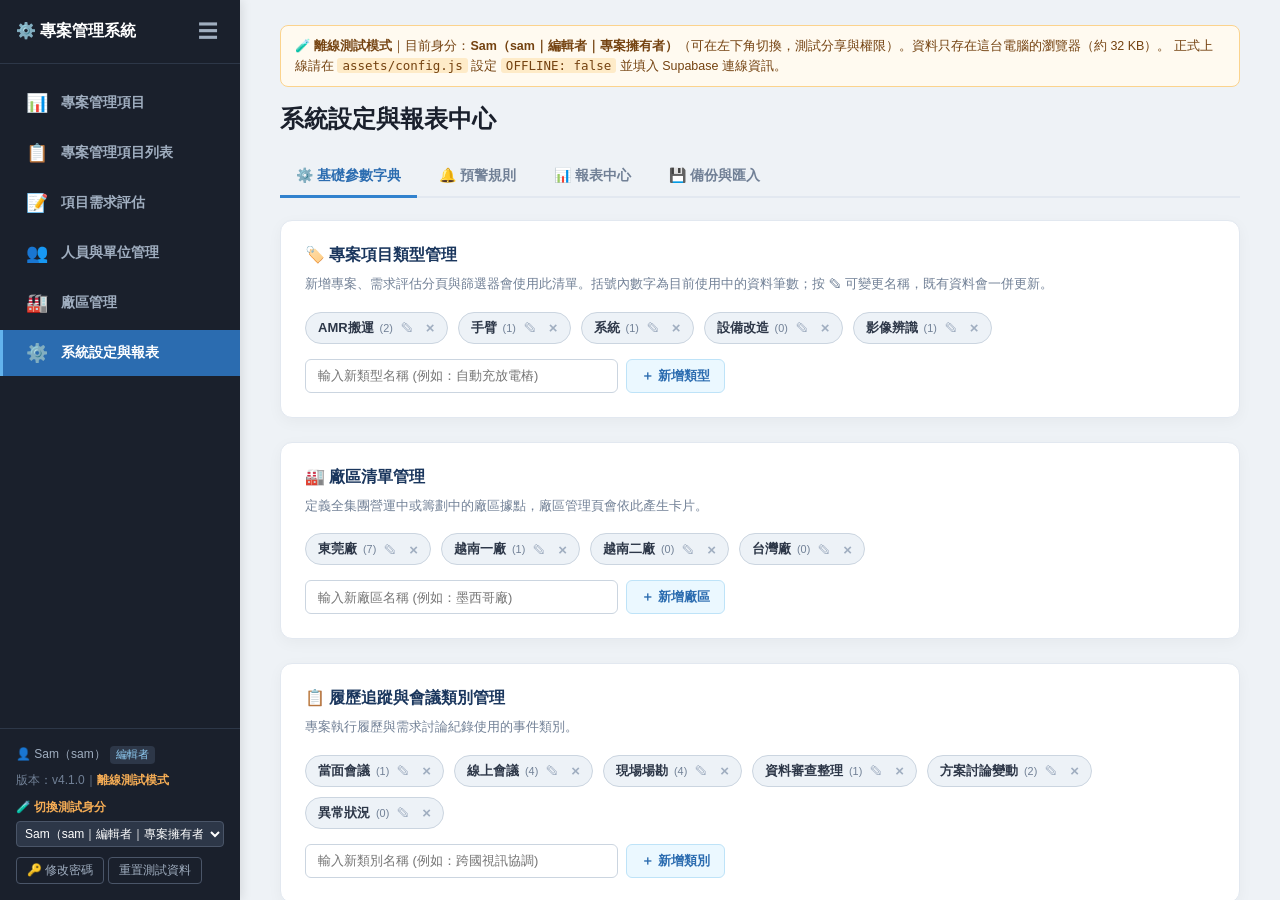
==== commit 071ae8b8: "Add files via upload" ====
--- a/settings.html
+++ b/settings.html
@@ -55,6 +55,10 @@
         .member-table td { padding: 10px 12px; border-bottom: 1px solid #edf2f7; }
         .import-log { background: #1a202c; color: #c6f6d5; font-family: ui-monospace, Menlo, monospace; font-size: 12px; padding: 12px; border-radius: 6px; max-height: 220px; overflow: auto; white-space: pre-wrap; display: none; margin-top: 12px; }
         .info-box { background: #ebf8ff; border: 1px solid #bee3f8; color: #2a4365; padding: 12px 14px; border-radius: 8px; font-size: 13px; line-height: 1.6; }
+        .user-form { display: grid; grid-template-columns: 1fr 1.3fr 1.3fr 0.9fr auto; gap: 12px; align-items: start; max-width: 980px; }
+        .name-input { border: 1px solid transparent; background: transparent; padding: 5px 6px; border-radius: 4px; font-size: 13px; width: 100%; font-family: inherit; }
+        .name-input:hover, .name-input:focus { border-color: #cbd5e0; background: #fff; }
+        @media (max-width: 900px) { .user-form { grid-template-columns: 1fr 1fr; } }
     </style>
 </head>
 <body>
@@ -68,7 +72,7 @@
             <button class="tab-btn" data-tab="tab-rules">🔔 預警規則</button>
             <button class="tab-btn" data-tab="tab-reports">📊 報表中心</button>
             <button class="tab-btn edit-only" data-tab="tab-backup">💾 備份與匯入</button>
-            <button class="tab-btn" data-tab="tab-members" id="tabMembersBtn" style="display:none">🔐 成員與權限</button>
+            <button class="tab-btn" data-tab="tab-members" id="tabMembersBtn" style="display:none">🔐 帳號與權限</button>
         </div>
 
         <!-- 分頁 1：參數字典 -->
@@ -167,20 +171,26 @@
             </div>
         </div>
 
-        <!-- 分頁 5：成員與權限（僅管理員） -->
+        <!-- 分頁 5：帳號與權限（僅管理員） -->
         <div class="tab-content" id="tab-members">
             <div class="settings-card">
-                <div class="card-title">🔐 系統成員與權限</div>
-                <div class="card-desc">只有在此名單內的 Email 登入後才能看到資料。新同事流程：① 在此新增 Email 與權限 → ② 請對方打開網站，在登入頁點「首次使用註冊」並完成 Email 驗證。<br>
-                    權限：<b>管理員</b> 可管理成員與清空資料；<b>編輯者</b> 可新增／修改所有資料；<b>唯讀</b> 只能瀏覽與匯出報表。</div>
-                <div class="form-grid-2" style="max-width:720px;grid-template-columns:2fr 1.2fr 1.2fr auto;align-items:end;">
-                    <div class="form-group" style="margin:0"><label>Email</label><input type="email" id="memEmail" placeholder="name@company.com"></div>
-                    <div class="form-group" style="margin:0"><label>顯示名稱</label><input type="text" id="memName" placeholder="選填"></div>
-                    <div class="form-group" style="margin:0"><label>權限</label><select id="memRole"><option value="editor">編輯者</option><option value="viewer">唯讀</option><option value="admin">管理員</option></select></div>
-                    <button class="btn btn-primary" onclick="addMember()">＋ 新增／更新</button>
-                </div>
-                <div class="table-scroll" style="margin-top:18px;">
-                    <table class="member-table"><thead><tr><th>Email</th><th>顯示名稱</th><th>權限</th><th>加入時間</th><th></th></tr></thead><tbody id="memberBody"></tbody></table>
+                <div class="card-title">➕ 建立帳號</div>
+                <div class="card-desc">登入只需要「帳號＋密碼」，不需要 Email。建立後把帳號與初始密碼交給同事，對方登入後可在左下角「🔑 修改密碼」自行更改。<br>
+                    權限：<b>管理員</b> 可管理帳號、查看所有人的專案（只能新增追蹤）；<b>編輯者</b> 可建立自己的專案與需求、在被分享的專案新增追蹤；<b>唯讀</b> 只能瀏覽被分享的資料。</div>
+                <div class="user-form">
+                    <div class="form-group"><label>帳號 <span class="req">*</span></label><input type="text" id="newUsername" placeholder="例如 sam、wang.dm" autocapitalize="off" spellcheck="false" maxlength="32"></div>
+                    <div class="form-group"><label>顯示名稱</label><input type="text" id="newDisplayName" placeholder="例如 王小明（倉庫主管）" maxlength="40"></div>
+                    <div class="form-group"><label>初始密碼 <span class="req">*</span></label>
+                        <div style="display:flex;gap:6px"><input type="text" id="newPassword" placeholder="至少 8 碼" autocomplete="off" style="flex:1"><button type="button" class="btn-action" onclick="genPassword()" title="產生隨機密碼">🎲</button></div></div>
+                    <div class="form-group"><label>權限</label><select id="newRole"><option value="editor">編輯者</option><option value="viewer">唯讀</option><option value="admin">管理員</option></select></div>
+                    <button class="btn btn-primary" onclick="createUser()" style="align-self:end;margin-bottom:12px">＋ 建立帳號</button>
+                </div>
+                <div class="muted">帳號限 3～32 個英文小寫、數字或 . _ -，建立後不能改名（顯示名稱可隨時修改）。</div>
+            </div>
+            <div class="settings-card">
+                <div class="card-title">👥 帳號清單</div>
+                <div class="table-scroll">
+                    <table class="member-table"><thead><tr><th>帳號</th><th>顯示名稱</th><th>權限</th><th>建立時間</th><th style="width:220px"></th></tr></thead><tbody id="memberBody"></tbody></table>
                 </div>
             </div>
         </div>
@@ -405,37 +415,81 @@
         renderDictTags(); renderStats();
     }
 
-    /* ---------- 成員管理 ---------- */
+    /* ---------- 帳號與權限（僅管理員） ---------- */
+    let memberCache = [];
     async function renderMembers() {
         const body = document.getElementById('memberBody');
         body.innerHTML = '<tr><td colspan="5" class="muted">載入中…</td></tr>';
         try {
-            const list = await PM.api.listMembers();
-            body.innerHTML = list.map(m => `<tr>
-                <td>${esc(m.email)}${m.email === PM.user.email.toLowerCase() ? ' <span class="muted">(你)</span>' : ''}</td>
-                <td>${esc(m.display_name || '-')}</td>
-                <td><select class="filter-select" data-email="${esc(m.email)}" ${m.email === PM.user.email.toLowerCase() ? 'disabled' : ''}>
+            memberCache = await PM.api.listMembers();
+            const me = PM.user.email.toLowerCase();
+            body.innerHTML = memberCache.map(m => {
+                const u = PM.usernameOf(m.email), self = m.email === me;
+                return `<tr>
+                <td><b class="mono">${esc(u)}</b>${self ? ' <span class="muted">(你)</span>' : ''}</td>
+                <td><input type="text" class="name-input" data-email="${esc(m.email)}" value="${esc(m.display_name || '')}" placeholder="（未填）" maxlength="40"></td>
+                <td><select class="filter-select" data-email="${esc(m.email)}" ${self ? 'disabled title="不能變更自己的權限"' : ''}>
                     ${['admin', 'editor', 'viewer'].map(r => `<option value="${r}" ${r === m.role ? 'selected' : ''}>${PM.ROLE_NAMES[r]}</option>`).join('')}</select></td>
                 <td class="muted">${esc((m.created_at || '').slice(0, 10))}</td>
-                <td>${m.email === PM.user.email.toLowerCase() ? '' : `<button class="btn-action del" data-del="${esc(m.email)}">移除</button>`}</td>
-            </tr>`).join('');
-            body.querySelectorAll('select[data-email]').forEach(s => s.onchange = async () => {
-                const m = list.find(x => x.email === s.dataset.email);
-                await PM.act(() => PM.api.saveMember(Object.assign({}, m, { role: s.value })), '權限已更新');
+                <td><button class="btn-action" data-pwd="${esc(u)}">重設密碼</button>${self ? '' : `<button class="btn-action del" data-del="${esc(u)}">刪除帳號</button>`}</td>
+            </tr>`; }).join('');
+            body.querySelectorAll('select[data-email]').forEach(sel => sel.onchange = async () => {
+                const m = memberCache.find(x => x.email === sel.dataset.email);
+                await PM.act(() => PM.api.saveMember(Object.assign({}, m, { role: sel.value })), '權限已更新');
                 renderMembers();
             });
-            body.querySelectorAll('[data-del]').forEach(b => b.onclick = async () => {
-                if (!confirm(`確定移除成員 ${b.dataset.del}？對方將無法再看到任何資料。`)) return;
-                await PM.act(() => PM.api.deleteMember(b.dataset.del), '已移除');
-                renderMembers();
+            body.querySelectorAll('.name-input').forEach(inp => inp.onchange = async () => {
+                const m = memberCache.find(x => x.email === inp.dataset.email);
+                await PM.act(() => PM.api.saveMember(Object.assign({}, m, { display_name: inp.value.trim() })), '顯示名稱已更新');
             });
+            body.querySelectorAll('[data-pwd]').forEach(b => b.onclick = () => resetPassword(b.dataset.pwd));
+            body.querySelectorAll('[data-del]').forEach(b => b.onclick = () => deleteUserAccount(b.dataset.del));
         } catch (e) { body.innerHTML = `<tr><td colspan="5" class="warn-text">${esc(PM.errMsg(e))}</td></tr>`; }
     }
-    async function addMember() {
-        const email = document.getElementById('memEmail').value.trim().toLowerCase();
-        if (!/^[^\s@]+@[^\s@]+\.[^\s@]+$/.test(email)) { alert('請輸入正確的 Email'); return; }
-        const ok = await PM.act(() => PM.api.saveMember({ email, role: document.getElementById('memRole').value, display_name: document.getElementById('memName').value.trim() }), '成員已儲存');
-        if (ok) { document.getElementById('memEmail').value = ''; document.getElementById('memName').value = ''; renderMembers(); }
+
+    function genPassword() {
+        const chars = 'abcdefghjkmnpqrstuvwxyzABCDEFGHJKLMNPQRSTUVWXYZ23456789';
+        const arr = new Uint32Array(10);
+        crypto.getRandomValues(arr);
+        document.getElementById('newPassword').value = Array.from(arr, n => chars[n % chars.length]).join('');
+    }
+
+    async function createUser() {
+        const username = document.getElementById('newUsername').value.trim().toLowerCase();
+        const password = document.getElementById('newPassword').value;
+        const name = document.getElementById('newDisplayName').value.trim();
+        const role = document.getElementById('newRole').value;
+        if (!PM.USERNAME_RE.test(username)) { alert('帳號格式不符：3～32 個英文小寫、數字或 . _ -，且須以英數字開頭'); return; }
+        if (password.length < 8) { alert('初始密碼至少 8 碼'); return; }
+        const ok = await PM.act(() => PM.api.createUser(username, password, role, name), `已建立帳號「${username}」`);
+        if (!ok) return;
+        alert(`帳號已建立，請把以下資訊交給同事：\n\n網址：${location.href.replace(/[^/]*$/, '')}\n帳號：${username}\n初始密碼：${password}\n\n對方登入後可在左下角「🔑 修改密碼」自行更改。`);
+        ['newUsername', 'newPassword', 'newDisplayName'].forEach(id => document.getElementById(id).value = '');
+        renderMembers();
+    }
+
+    async function resetPassword(username) {
+        const pwd = prompt(`為「${username}」設定新密碼（至少 8 碼）：`);
+        if (pwd === null) return;
+        if (pwd.length < 8) { alert('密碼至少 8 碼'); return; }
+        if (await PM.act(() => PM.api.setUserPassword(username, pwd), `已重設「${username}」的密碼`))
+            alert(`請通知「${username}」用新密碼登入：\n\n${pwd}`);
+    }
+
+    async function deleteUserAccount(username) {
+        const email = PM.toLoginEmail(username);
+        const owned = PM.getProjects().filter(p => p.ownerEmail === email).length + PM.getRequirements().filter(r => r.ownerEmail === email).length;
+        const others = memberCache.map(m => PM.usernameOf(m.email)).filter(u => u !== username);
+        let transfer = '';
+        if (owned) {
+            transfer = prompt(`「${username}」擁有 ${owned} 筆專案／需求。\n請輸入要接手的帳號（可用：${others.join('、')}）；\n留空則不移轉（資料保留，但只有管理員看得到、無人能修改）：`, '');
+            if (transfer === null) return;
+            transfer = transfer.trim().toLowerCase();
+            if (transfer && !others.includes(transfer)) { alert(`找不到帳號「${transfer}」`); return; }
+        }
+        if (!confirm(`確定刪除帳號「${username}」？${transfer ? `\n其專案與需求將移轉給「${transfer}」。` : ''}\n對方將無法再登入，此操作無法復原。`)) return;
+        await PM.act(() => PM.api.deleteUser(username, transfer), `已刪除帳號「${username}」`);
+        renderMembers();
     }
 
     PM.boot('settings', () => {
